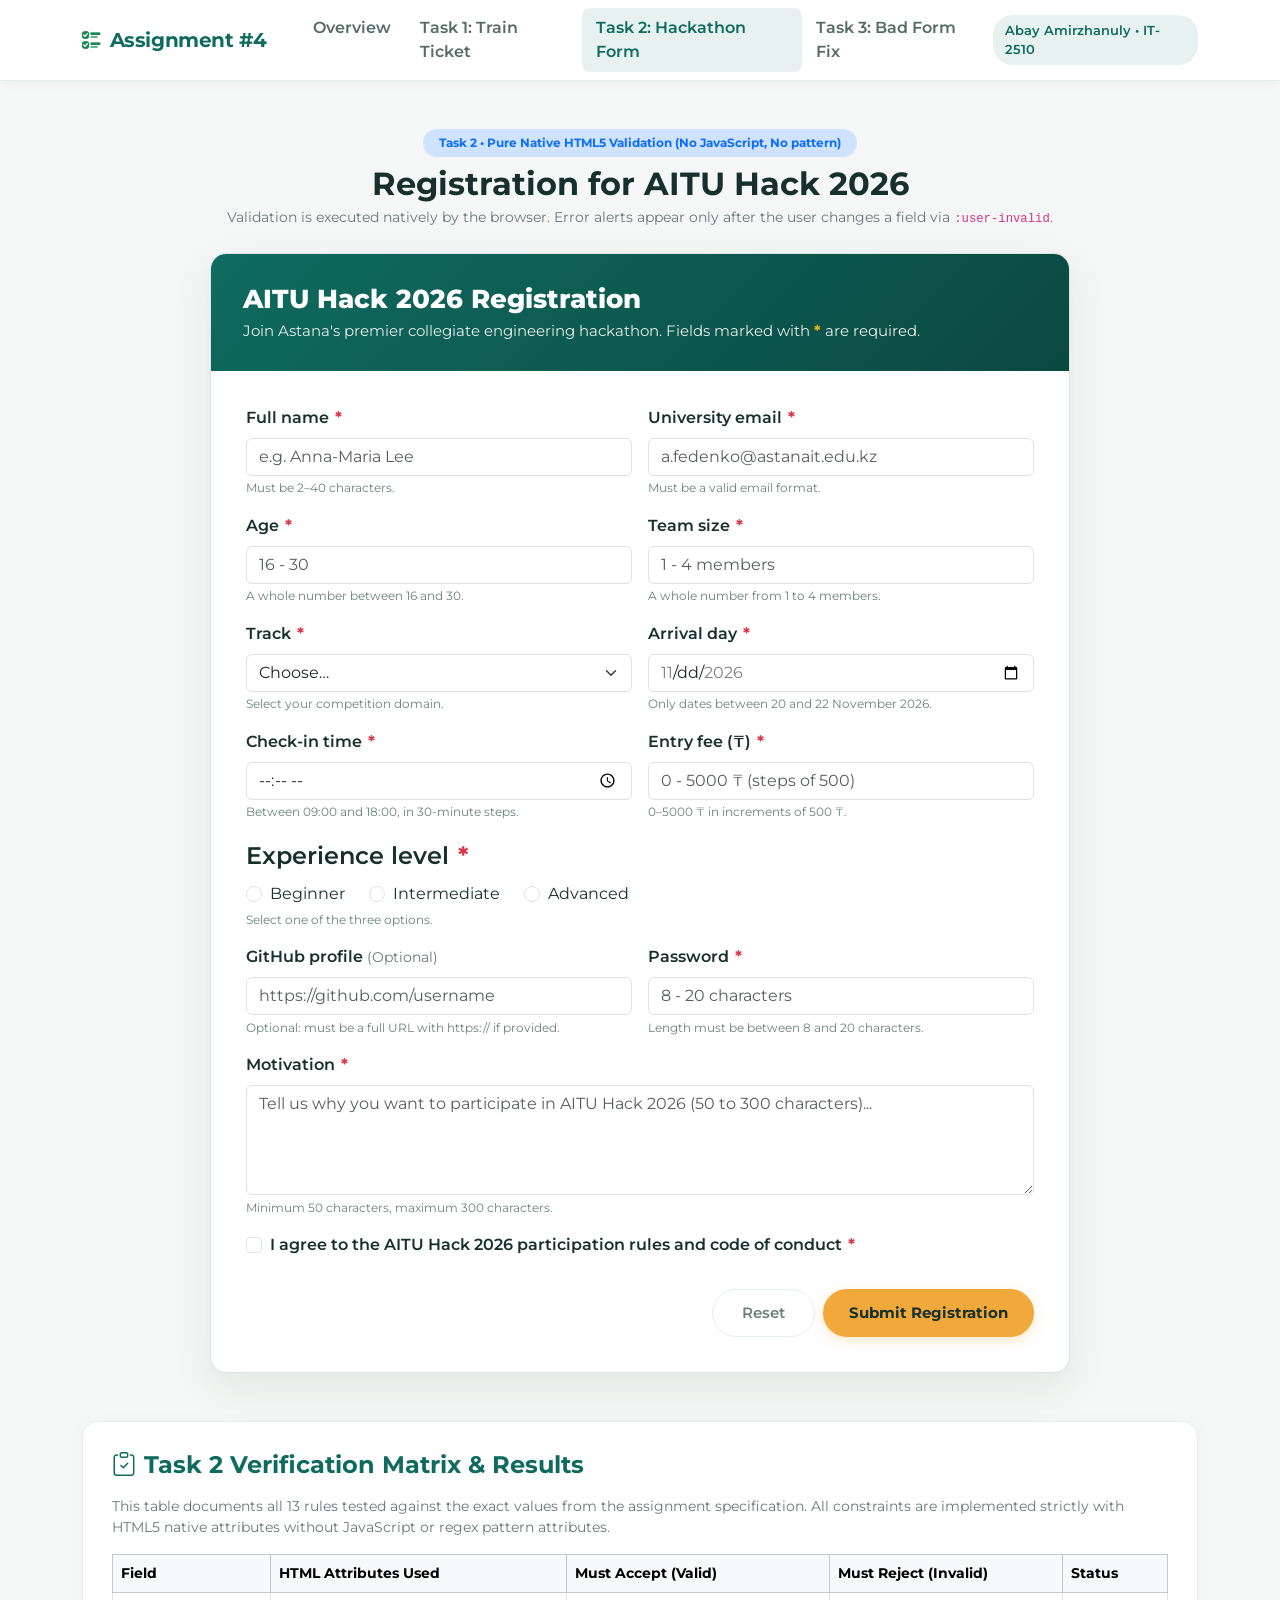
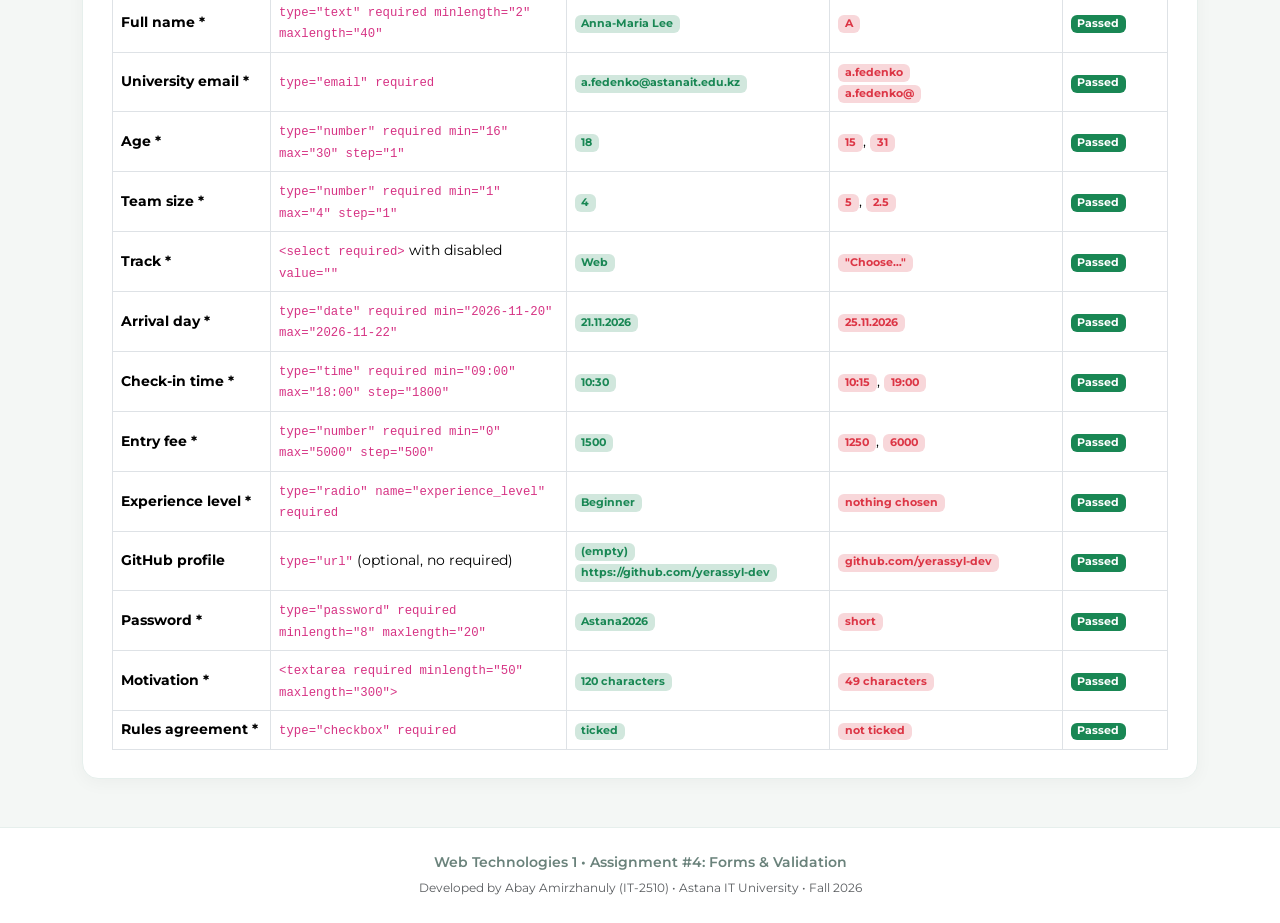
==== task2.html @ d3cf762e "feat: complete Assignment 4 forms and validation (Tasks 1, 2, 3)" ====
<!DOCTYPE html>
<html lang="en">
<head>
  <meta charset="UTF-8">
  <meta name="viewport" content="width=device-width, initial-scale=1.0">
  <title>Task 2: Registration for AITU Hack 2026 | Assignment #4</title>

  <!-- Google Fonts: Montserrat -->
  <link rel="preconnect" href="https://fonts.googleapis.com">
  <link rel="preconnect" href="https://fonts.gstatic.com" crossorigin>
  <link href="https://fonts.googleapis.com/css2?family=Montserrat:wght@400;500;600;700;800&display=swap" rel="stylesheet">

  <!-- Bootstrap 5.3 CDN -->
  <link href="https://cdn.jsdelivr.net/npm/bootstrap@5.3.3/dist/css/bootstrap.min.css" rel="stylesheet">

  <!-- Bootstrap Icons -->
  <link rel="stylesheet" href="https://cdn.jsdelivr.net/npm/bootstrap-icons@1.11.3/font/bootstrap-icons.min.css">

  <!-- Custom Stylesheet -->
  <link rel="stylesheet" href="css/style.css">
</head>
<body>

  <!-- Shared Navigation -->
  <nav class="navbar navbar-expand-lg assignment-nav sticky-top">
    <div class="container">
      <a class="navbar-brand d-flex align-items-center gap-2" href="index.html">
        <i class="bi bi-ui-checks text-success"></i>
        <span>Assignment #4</span>
      </a>
      <button class="navbar-toggler border-0" type="button" data-bs-toggle="collapse" data-bs-target="#navContent" aria-controls="navContent" aria-expanded="false" aria-label="Toggle navigation">
        <span class="navbar-toggler-icon"></span>
      </button>

      <div class="collapse navbar-collapse" id="navContent">
        <ul class="navbar-nav me-auto mb-2 mb-lg-0 ms-lg-3">
          <li class="nav-item">
            <a class="nav-link" href="index.html">Overview</a>
          </li>
          <li class="nav-item">
            <a class="nav-link" href="task1.html">Task 1: Train Ticket</a>
          </li>
          <li class="nav-item">
            <a class="nav-link active" aria-current="page" href="task2.html">Task 2: Hackathon Form</a>
          </li>
          <li class="nav-item">
            <a class="nav-link" href="task3.html">Task 3: Bad Form Fix</a>
          </li>
        </ul>
        <div class="d-flex align-items-center gap-2">
          <span class="badge-student">Abay Amirzhanuly &bull; IT-2510</span>
        </div>
      </div>
    </div>
  </nav>

  <!-- Main Content Area -->
  <main class="py-4 py-md-5">
    <div class="container">

      <!-- Breadcrumb Header -->
      <div class="mb-4 text-center">
        <span class="badge bg-primary-subtle text-primary fw-bold px-3 py-2 rounded-pill mb-2">
          Task 2 &bull; Pure Native HTML5 Validation (No JavaScript, No pattern)
        </span>
        <h2 class="fw-bold mb-1" style="color: var(--dark-text);">Registration for AITU Hack 2026</h2>
        <p class="text-secondary small mb-0">
          Validation is executed natively by the browser. Error alerts appear only after the user changes a field via <code>:user-invalid</code>.
        </p>
      </div>

      <!-- Registration Form Card -->
      <div class="hack-card mb-5">
        
        <header class="hack-header">
          <h1>AITU Hack 2026 Registration</h1>
          <p>Join Astana's premier collegiate engineering hackathon. Fields marked with <span class="text-warning fw-bold">*</span> are required.</p>
        </header>

        <div class="hack-body">
          <!-- Form has NO novalidate and NO JS -->
          <form id="hackathonForm" class="hack-form" action="#" method="post">

            <!-- 1. Full name (2-40 chars) & 2. University email -->
            <div class="row g-3 mb-3">
              <div class="col-12 col-md-6">
                <label for="fullName" class="form-label fw-semibold">
                  Full name <span class="required-star">*</span>
                </label>
                <input 
                  type="text" 
                  class="form-control" 
                  id="fullName" 
                  name="full_name" 
                  placeholder="e.g. Anna-Maria Lee" 
                  minlength="2" 
                  maxlength="40" 
                  required
                >
                <div class="field-hint">Must be 2–40 characters.</div>
                <div class="invalid-feedback">Please enter a valid full name (2–40 characters).</div>
                <div class="valid-feedback text-success small">Name format looks good!</div>
              </div>

              <div class="col-12 col-md-6">
                <label for="universityEmail" class="form-label fw-semibold">
                  University email <span class="required-star">*</span>
                </label>
                <input 
                  type="email" 
                  class="form-control" 
                  id="universityEmail" 
                  name="university_email" 
                  placeholder="a.fedenko@astanait.edu.kz" 
                  required
                >
                <div class="field-hint">Must be a valid email format.</div>
                <div class="invalid-feedback">Please enter a valid email address with an @ and domain.</div>
                <div class="valid-feedback text-success small">Email format is valid!</div>
              </div>
            </div>

            <!-- 3. Age (16-30) & 4. Team size (1-4) -->
            <div class="row g-3 mb-3">
              <div class="col-12 col-md-6">
                <label for="age" class="form-label fw-semibold">
                  Age <span class="required-star">*</span>
                </label>
                <input 
                  type="number" 
                  class="form-control" 
                  id="age" 
                  name="age" 
                  min="16" 
                  max="30" 
                  step="1" 
                  placeholder="16 - 30" 
                  required
                >
                <div class="field-hint">A whole number between 16 and 30.</div>
                <div class="invalid-feedback">Age must be a whole number between 16 and 30.</div>
              </div>

              <div class="col-12 col-md-6">
                <label for="teamSize" class="form-label fw-semibold">
                  Team size <span class="required-star">*</span>
                </label>
                <input 
                  type="number" 
                  class="form-control" 
                  id="teamSize" 
                  name="team_size" 
                  min="1" 
                  max="4" 
                  step="1" 
                  placeholder="1 - 4 members" 
                  required
                >
                <div class="field-hint">A whole number from 1 to 4 members.</div>
                <div class="invalid-feedback">Team size must be a whole number from 1 to 4.</div>
              </div>
            </div>

            <!-- 5. Track (Select) & 6. Arrival day (20-22 Nov 2026) -->
            <div class="row g-3 mb-3">
              <div class="col-12 col-md-6">
                <label for="hackTrack" class="form-label fw-semibold">
                  Track <span class="required-star">*</span>
                </label>
                <select class="form-select" id="hackTrack" name="track" required>
                  <option value="" disabled selected>Choose…</option>
                  <option value="Web">Web</option>
                  <option value="Mobile">Mobile</option>
                  <option value="AI">AI</option>
                  <option value="GameDev">GameDev</option>
                </select>
                <div class="field-hint">Select your competition domain.</div>
                <div class="invalid-feedback">Please choose a track from the dropdown.</div>
              </div>

              <div class="col-12 col-md-6">
                <label for="arrivalDay" class="form-label fw-semibold">
                  Arrival day <span class="required-star">*</span>
                </label>
                <input 
                  type="date" 
                  class="form-control" 
                  id="arrivalDay" 
                  name="arrival_day" 
                  min="2026-11-20" 
                  max="2026-11-22" 
                  required
                >
                <div class="field-hint">Only dates between 20 and 22 November 2026.</div>
                <div class="invalid-feedback">Arrival date must be between 20.11.2026 and 22.11.2026.</div>
              </div>
            </div>

            <!-- 7. Check-in time (09:00-18:00, step=1800s) & 8. Entry fee (0-5000, step=500) -->
            <div class="row g-3 mb-3">
              <div class="col-12 col-md-6">
                <label for="checkInTime" class="form-label fw-semibold">
                  Check-in time <span class="required-star">*</span>
                </label>
                <!-- step="1800" enforces 30-minute intervals (1800 seconds) in HTML5 -->
                <input 
                  type="time" 
                  class="form-control" 
                  id="checkInTime" 
                  name="check_in_time" 
                  min="09:00" 
                  max="18:00" 
                  step="1800" 
                  required
                >
                <div class="field-hint">Between 09:00 and 18:00, in 30-minute steps.</div>
                <div class="invalid-feedback">Time must be between 09:00 and 18:00 in 30-min increments.</div>
              </div>

              <div class="col-12 col-md-6">
                <label for="entryFee" class="form-label fw-semibold">
                  Entry fee (₸) <span class="required-star">*</span>
                </label>
                <input 
                  type="number" 
                  class="form-control" 
                  id="entryFee" 
                  name="entry_fee" 
                  min="0" 
                  max="5000" 
                  step="500" 
                  placeholder="0 - 5000 ₸ (steps of 500)" 
                  required
                >
                <div class="field-hint">0–5000 ₸ in increments of 500 ₸.</div>
                <div class="invalid-feedback">Entry fee must be from 0 to 5000 ₸ in steps of 500 ₸.</div>
              </div>
            </div>

            <!-- 9. Experience level (Radio) -->
            <div class="mb-3">
              <fieldset class="border-0 p-0 m-0">
                <legend class="form-label fw-semibold d-block mb-2">
                  Experience level <span class="required-star">*</span>
                </legend>
                <div class="d-flex flex-wrap gap-4 align-items-center">
                  <div class="form-check">
                    <input 
                      class="form-check-input" 
                      type="radio" 
                      name="experience_level" 
                      id="expBeginner" 
                      value="Beginner" 
                      required
                    >
                    <label class="form-check-label" for="expBeginner">Beginner</label>
                  </div>
                  <div class="form-check">
                    <input 
                      class="form-check-input" 
                      type="radio" 
                      name="experience_level" 
                      id="expIntermediate" 
                      value="Intermediate" 
                      required
                    >
                    <label class="form-check-label" for="expIntermediate">Intermediate</label>
                  </div>
                  <div class="form-check">
                    <input 
                      class="form-check-input" 
                      type="radio" 
                      name="experience_level" 
                      id="expAdvanced" 
                      value="Advanced" 
                      required
                    >
                    <label class="form-check-label" for="expAdvanced">Advanced</label>
                  </div>
                </div>
                <div class="field-hint">Select one of the three options.</div>
              </fieldset>
            </div>

            <!-- 10. GitHub profile (Optional, full URL) & 11. Password (8-20 chars) -->
            <div class="row g-3 mb-3">
              <div class="col-12 col-md-6">
                <label for="githubProfile" class="form-label fw-semibold">
                  GitHub profile <span class="text-secondary small fw-normal">(Optional)</span>
                </label>
                <input 
                  type="url" 
                  class="form-control" 
                  id="githubProfile" 
                  name="github_profile" 
                  placeholder="https://github.com/username"
                >
                <div class="field-hint">Optional: must be a full URL with https:// if provided.</div>
                <div class="invalid-feedback">Please enter a complete URL starting with http:// or https://.</div>
              </div>

              <div class="col-12 col-md-6">
                <label for="accountPassword" class="form-label fw-semibold">
                  Password <span class="required-star">*</span>
                </label>
                <input 
                  type="password" 
                  class="form-control" 
                  id="accountPassword" 
                  name="password" 
                  minlength="8" 
                  maxlength="20" 
                  placeholder="8 - 20 characters" 
                  required
                >
                <div class="field-hint">Length must be between 8 and 20 characters.</div>
                <div class="invalid-feedback">Password must be 8–20 characters long.</div>
              </div>
            </div>

            <!-- 12. Motivation (50-300 characters) -->
            <div class="mb-3">
              <label for="motivationText" class="form-label fw-semibold">
                Motivation <span class="required-star">*</span>
              </label>
              <textarea 
                class="form-control" 
                id="motivationText" 
                name="motivation" 
                rows="4" 
                minlength="50" 
                maxlength="300" 
                placeholder="Tell us why you want to participate in AITU Hack 2026 (50 to 300 characters)..." 
                required
              ></textarea>
              <div class="field-hint">Minimum 50 characters, maximum 300 characters.</div>
              <div class="invalid-feedback">Your motivation statement must contain between 50 and 300 characters.</div>
            </div>

            <!-- 13. Rules agreement (Checkbox) -->
            <div class="mb-4">
              <div class="form-check">
                <input 
                  class="form-check-input" 
                  type="checkbox" 
                  id="rulesAgreement" 
                  name="rules_agreement" 
                  required
                >
                <label class="form-check-label fw-semibold" for="rulesAgreement">
                  I agree to the AITU Hack 2026 participation rules and code of conduct <span class="required-star">*</span>
                </label>
                <div class="invalid-feedback">You must tick this checkbox to proceed.</div>
              </div>
            </div>

            <!-- Submit Button -->
            <div class="d-flex justify-content-end gap-2 pt-2">
              <button type="reset" class="btn btn-clear">Reset</button>
              <button type="submit" class="btn btn-find px-4">Submit Registration</button>
            </div>

          </form>
        </div>
      </div>

      <!-- Verification Test Table: Results Table from the Assignment -->
      <section class="test-suite-card">
        <h4 class="fw-bold mb-3" style="color: var(--primary-teal);">
          <i class="bi bi-clipboard-check me-2"></i>Task 2 Verification Matrix &amp; Results
        </h4>
        <p class="text-secondary small mb-3">
          This table documents all 13 rules tested against the exact values from the assignment specification. All constraints are implemented strictly with HTML5 native attributes without JavaScript or regex pattern attributes.
        </p>

        <div class="table-responsive">
          <table class="table table-bordered table-hover align-middle mb-0" style="font-size: 0.88rem;">
            <thead class="table-light">
              <tr>
                <th scope="col" style="width: 15%;">Field</th>
                <th scope="col" style="width: 28%;">HTML Attributes Used</th>
                <th scope="col" style="width: 25%;">Must Accept (Valid)</th>
                <th scope="col" style="width: 22%;">Must Reject (Invalid)</th>
                <th scope="col" style="width: 10%;">Status</th>
              </tr>
            </thead>
            <tbody>
              <tr>
                <td><strong>Full name *</strong></td>
                <td><code>type="text" required minlength="2" maxlength="40"</code></td>
                <td><span class="badge bg-success-subtle text-success">Anna-Maria Lee</span></td>
                <td><span class="badge bg-danger-subtle text-danger">A</span></td>
                <td><span class="badge bg-success">Passed</span></td>
              </tr>
              <tr>
                <td><strong>University email *</strong></td>
                <td><code>type="email" required</code></td>
                <td><span class="badge bg-success-subtle text-success">a.fedenko@astanait.edu.kz</span></td>
                <td>
                  <span class="badge bg-danger-subtle text-danger">a.fedenko</span><br>
                  <span class="badge bg-danger-subtle text-danger">a.fedenko@</span>
                </td>
                <td><span class="badge bg-success">Passed</span></td>
              </tr>
              <tr>
                <td><strong>Age *</strong></td>
                <td><code>type="number" required min="16" max="30" step="1"</code></td>
                <td><span class="badge bg-success-subtle text-success">18</span></td>
                <td>
                  <span class="badge bg-danger-subtle text-danger">15</span>, 
                  <span class="badge bg-danger-subtle text-danger">31</span>
                </td>
                <td><span class="badge bg-success">Passed</span></td>
              </tr>
              <tr>
                <td><strong>Team size *</strong></td>
                <td><code>type="number" required min="1" max="4" step="1"</code></td>
                <td><span class="badge bg-success-subtle text-success">4</span></td>
                <td>
                  <span class="badge bg-danger-subtle text-danger">5</span>, 
                  <span class="badge bg-danger-subtle text-danger">2.5</span>
                </td>
                <td><span class="badge bg-success">Passed</span></td>
              </tr>
              <tr>
                <td><strong>Track *</strong></td>
                <td><code>&lt;select required&gt;</code> with disabled <code>value=""</code></td>
                <td><span class="badge bg-success-subtle text-success">Web</span></td>
                <td><span class="badge bg-danger-subtle text-danger">"Choose…"</span></td>
                <td><span class="badge bg-success">Passed</span></td>
              </tr>
              <tr>
                <td><strong>Arrival day *</strong></td>
                <td><code>type="date" required min="2026-11-20" max="2026-11-22"</code></td>
                <td><span class="badge bg-success-subtle text-success">21.11.2026</span></td>
                <td><span class="badge bg-danger-subtle text-danger">25.11.2026</span></td>
                <td><span class="badge bg-success">Passed</span></td>
              </tr>
              <tr>
                <td><strong>Check-in time *</strong></td>
                <td><code>type="time" required min="09:00" max="18:00" step="1800"</code></td>
                <td><span class="badge bg-success-subtle text-success">10:30</span></td>
                <td>
                  <span class="badge bg-danger-subtle text-danger">10:15</span>, 
                  <span class="badge bg-danger-subtle text-danger">19:00</span>
                </td>
                <td><span class="badge bg-success">Passed</span></td>
              </tr>
              <tr>
                <td><strong>Entry fee *</strong></td>
                <td><code>type="number" required min="0" max="5000" step="500"</code></td>
                <td><span class="badge bg-success-subtle text-success">1500</span></td>
                <td>
                  <span class="badge bg-danger-subtle text-danger">1250</span>, 
                  <span class="badge bg-danger-subtle text-danger">6000</span>
                </td>
                <td><span class="badge bg-success">Passed</span></td>
              </tr>
              <tr>
                <td><strong>Experience level *</strong></td>
                <td><code>type="radio" name="experience_level" required</code></td>
                <td><span class="badge bg-success-subtle text-success">Beginner</span></td>
                <td><span class="badge bg-danger-subtle text-danger">nothing chosen</span></td>
                <td><span class="badge bg-success">Passed</span></td>
              </tr>
              <tr>
                <td><strong>GitHub profile</strong></td>
                <td><code>type="url"</code> (optional, no required)</td>
                <td>
                  <span class="badge bg-success-subtle text-success">(empty)</span><br>
                  <span class="badge bg-success-subtle text-success">https://github.com/yerassyl-dev</span>
                </td>
                <td><span class="badge bg-danger-subtle text-danger">github.com/yerassyl-dev</span></td>
                <td><span class="badge bg-success">Passed</span></td>
              </tr>
              <tr>
                <td><strong>Password *</strong></td>
                <td><code>type="password" required minlength="8" maxlength="20"</code></td>
                <td><span class="badge bg-success-subtle text-success">Astana2026</span></td>
                <td><span class="badge bg-danger-subtle text-danger">short</span></td>
                <td><span class="badge bg-success">Passed</span></td>
              </tr>
              <tr>
                <td><strong>Motivation *</strong></td>
                <td><code>&lt;textarea required minlength="50" maxlength="300"&gt;</code></td>
                <td><span class="badge bg-success-subtle text-success">120 characters</span></td>
                <td><span class="badge bg-danger-subtle text-danger">49 characters</span></td>
                <td><span class="badge bg-success">Passed</span></td>
              </tr>
              <tr>
                <td><strong>Rules agreement *</strong></td>
                <td><code>type="checkbox" required</code></td>
                <td><span class="badge bg-success-subtle text-success">ticked</span></td>
                <td><span class="badge bg-danger-subtle text-danger">not ticked</span></td>
                <td><span class="badge bg-success">Passed</span></td>
              </tr>
            </tbody>
          </table>
        </div>
      </section>

    </div>
  </main>

  <!-- Shared Footer -->
  <footer class="assignment-footer text-center">
    <div class="container">
      <p class="mb-1 fw-semibold">Web Technologies 1 &bull; Assignment #4: Forms &amp; Validation</p>
      <small class="text-muted">Developed by Abay Amirzhanuly (IT-2510) &bull; Astana IT University &bull; Fall 2026</small>
    </div>
  </footer>

  <!-- Bootstrap Bundle JS -->
  <script src="https://cdn.jsdelivr.net/npm/bootstrap@5.3.3/dist/js/bootstrap.bundle.min.js"></script>
</body>
</html>
---- css/style.css ----
/* ==========================================================================
   Assignment #4: Forms and Validation (HTML + Bootstrap)
   Author: Abay Amirzhanuly (IT-2510)
   Colors: #0F6B5F, #F2A93B, #16302B, #F4F7F5, #E6EFEC
   ========================================================================== */

:root {
  --primary-teal: #0F6B5F;
  --primary-teal-dark: #0b5047;
  --primary-teal-light: #e7f2f0;
  --accent-amber: #F2A93B;
  --accent-amber-hover: #e09628;
  --dark-text: #16302B;
  --bg-page: #F4F7F5;
  --border-light: #E6EFEC;
  --card-radius: 16px;
  --input-radius: 8px;
  --font-family: 'Montserrat', system-ui, -apple-system, sans-serif;
}

body {
  font-family: var(--font-family);
  background-color: var(--bg-page);
  color: var(--dark-text);
  min-height: 100vh;
  margin: 0;
  display: flex;
  flex-direction: column;
}

/* --------------------------------------------------------------------------
   SHARED NAVIGATION BAR
   -------------------------------------------------------------------------- */
.assignment-nav {
  background-color: #ffffff;
  border-bottom: 1px solid var(--border-light);
  box-shadow: 0 2px 10px rgba(22, 48, 43, 0.04);
}

.assignment-nav .navbar-brand {
  font-weight: 700;
  color: var(--primary-teal);
  letter-spacing: -0.02em;
}

.assignment-nav .nav-link {
  font-weight: 600;
  color: #556b65;
  padding: 0.5rem 0.9rem !important;
  border-radius: 8px;
  transition: all 0.2s ease;
}

.assignment-nav .nav-link:hover,
.assignment-nav .nav-link.active {
  color: var(--primary-teal);
  background-color: var(--primary-teal-light);
}

.badge-student {
  background-color: var(--primary-teal-light);
  color: var(--primary-teal);
  font-weight: 600;
  border-radius: 20px;
  padding: 0.35rem 0.8rem;
  font-size: 0.8rem;
}

/* --------------------------------------------------------------------------
   TASK 1: BOOK A TRAIN TICKET
   -------------------------------------------------------------------------- */
.ticket-card {
  background: #ffffff;
  border: 1px solid var(--border-light);
  border-radius: var(--card-radius);
  box-shadow: 0 12px 36px rgba(22, 48, 43, 0.07);
  overflow: hidden;
  max-width: 860px;
  margin: 0 auto;
}

.ticket-header {
  background-color: var(--primary-teal);
  color: #ffffff;
  padding: 1.35rem 2rem;
}

.ticket-header h1,
.ticket-header h2 {
  font-size: 1.5rem;
  font-weight: 700;
  margin: 0;
  letter-spacing: -0.01em;
}

.ticket-body {
  padding: 2rem;
}

@media (max-width: 575.98px) {
  .ticket-body {
    padding: 1.25rem 1rem;
  }
  .ticket-header {
    padding: 1.15rem 1.25rem;
  }
}

/* Segmented Trip Type Toggle (One way / Round trip) */
.trip-type-group {
  display: inline-flex;
  background-color: var(--border-light);
  padding: 4px;
  border-radius: 30px;
  gap: 2px;
}

.trip-type-group input[type="radio"] {
  position: absolute;
  clip: rect(0, 0, 0, 0);
  pointer-events: none;
}

.trip-type-label {
  display: inline-block;
  padding: 8px 22px;
  font-size: 0.88rem;
  font-weight: 600;
  color: #556b65;
  border-radius: 26px;
  cursor: pointer;
  transition: all 0.2s ease;
  user-select: none;
}

.trip-type-group input[type="radio"]:checked + .trip-type-label {
  background-color: var(--primary-teal);
  color: #ffffff;
  box-shadow: 0 2px 8px rgba(15, 107, 95, 0.25);
}

.trip-type-group input[type="radio"]:focus-visible + .trip-type-label {
  outline: 2px solid var(--accent-amber);
  outline-offset: 2px;
}

/* Input Fields Styling */
.ticket-form .form-label {
  font-size: 0.82rem;
  font-weight: 600;
  color: #5b736c;
  margin-bottom: 0.35rem;
}

.ticket-form .form-control,
.ticket-form .form-select {
  font-family: inherit;
  font-size: 0.95rem;
  font-weight: 500;
  color: var(--dark-text);
  background-color: #fafdfc;
  border: 1px solid var(--border-light);
  border-radius: var(--input-radius);
  padding: 0.65rem 0.9rem;
  transition: border-color 0.2s ease, box-shadow 0.2s ease;
}

.ticket-form .form-control:focus,
.ticket-form .form-select:focus {
  background-color: #ffffff;
  border-color: var(--primary-teal);
  box-shadow: 0 0 0 3px rgba(15, 107, 95, 0.15);
  outline: none;
}

.ticket-form .input-group-text {
  font-family: inherit;
  font-weight: 600;
  font-size: 0.95rem;
  color: #5b736c;
  background-color: var(--border-light);
  border: 1px solid var(--border-light);
  border-radius: var(--input-radius) 0 0 var(--input-radius);
  padding-left: 0.85rem;
  padding-right: 0.85rem;
}

/* Carriage Class Radio Buttons */
.carriage-group {
  display: flex;
  flex-wrap: wrap;
  gap: 1.5rem;
  align-items: center;
}

.carriage-group .form-check-input {
  cursor: pointer;
  border-color: #9cb5ae;
}

.carriage-group .form-check-input:checked {
  background-color: var(--primary-teal);
  border-color: var(--primary-teal);
}

.carriage-group .form-check-label {
  font-size: 0.92rem;
  font-weight: 500;
  color: var(--dark-text);
  cursor: pointer;
}

/* Checkboxes */
.ticket-form .form-check-input {
  cursor: pointer;
  border-color: #9cb5ae;
  border-radius: 4px;
}

.ticket-form .form-check-input:checked {
  background-color: var(--primary-teal);
  border-color: var(--primary-teal);
}

.ticket-form .form-check-label {
  font-size: 0.88rem;
  color: #3b524c;
  cursor: pointer;
}

/* Action Buttons */
.btn-find {
  background-color: var(--accent-amber);
  color: var(--dark-text);
  font-weight: 700;
  font-size: 0.95rem;
  border: 2px solid var(--accent-amber);
  border-radius: 28px;
  padding: 0.65rem 2rem;
  transition: all 0.2s ease;
  box-shadow: 0 4px 14px rgba(242, 169, 59, 0.25);
}

.btn-find:hover,
.btn-find:focus {
  background-color: var(--accent-amber-hover);
  border-color: var(--accent-amber-hover);
  color: var(--dark-text);
  transform: translateY(-1px);
}

.btn-clear {
  background-color: #ffffff;
  color: #6a827b;
  font-weight: 600;
  font-size: 0.95rem;
  border: 1px solid var(--border-light);
  border-radius: 28px;
  padding: 0.65rem 1.8rem;
  transition: all 0.2s ease;
}

.btn-clear:hover,
.btn-clear:focus {
  background-color: var(--border-light);
  color: var(--dark-text);
}

/* --------------------------------------------------------------------------
   TASK 2: HACKATHON REGISTRATION (:user-invalid / :user-valid NATIVE RULES)
   -------------------------------------------------------------------------- */
.hack-card {
  background: #ffffff;
  border: 1px solid #dbe5e1;
  border-radius: var(--card-radius);
  box-shadow: 0 14px 40px rgba(22, 48, 43, 0.08);
  overflow: hidden;
  max-width: 860px;
  margin: 0 auto;
}

.hack-header {
  background: linear-gradient(135deg, var(--primary-teal), #0a4941);
  color: #ffffff;
  padding: 1.8rem 2rem;
}

.hack-header h1 {
  font-size: 1.65rem;
  font-weight: 800;
  margin: 0 0 0.35rem;
}

.hack-header p {
  margin: 0;
  opacity: 0.9;
  font-size: 0.92rem;
}

.hack-body {
  padding: 2.2rem;
}

@media (max-width: 575.98px) {
  .hack-body {
    padding: 1.35rem 1rem;
  }
  .hack-header {
    padding: 1.35rem 1.25rem;
  }
}

/* Native CSS Validation States using :user-invalid and :user-valid */
.hack-form .form-control:user-invalid,
.hack-form .form-select:user-invalid,
.hack-form .form-check-input:user-invalid {
  border-color: #dc3545 !important;
  background-color: #fff8f8;
}

.hack-form .form-control:user-valid:not([type="checkbox"]):not([type="radio"]),
.hack-form .form-select:user-valid {
  border-color: #198754 !important;
  background-color: #f8fff9;
}

/* Show feedback message only when field is :user-invalid */
.hack-form input:user-invalid ~ .invalid-feedback,
.hack-form select:user-invalid ~ .invalid-feedback,
.hack-form textarea:user-invalid ~ .invalid-feedback {
  display: block;
}

/* Keep .valid-feedback visible on :user-valid */
.hack-form input:user-valid ~ .valid-feedback,
.hack-form select:user-valid ~ .valid-feedback,
.hack-form textarea:user-valid ~ .valid-feedback {
  display: block;
}

.field-hint {
  font-size: 0.78rem;
  color: #6a827b;
  margin-top: 0.2rem;
}

.required-star {
  color: #dc3545;
  font-weight: 700;
  margin-left: 2px;
}

/* Testing Table for Task 2 */
.test-suite-card {
  background: #ffffff;
  border: 1px solid var(--border-light);
  border-radius: var(--card-radius);
  box-shadow: 0 4px 18px rgba(0,0,0,0.04);
  padding: 1.8rem;
  margin-top: 2rem;
}

/* --------------------------------------------------------------------------
   TASK 3: BAD FORM COMPARISON & PROBLEMS TABLE
   -------------------------------------------------------------------------- */
.problem-row-highlight {
  background-color: #fff5f5;
  border-left: 4px solid #dc3545;
}

.badge-fix {
  background-color: #d1e7dd;
  color: #0f5132;
  font-weight: 600;
  font-size: 0.78rem;
  padding: 0.35rem 0.65rem;
  border-radius: 6px;
}

.badge-alt-fix {
  background-color: #cff4fc;
  color: #055160;
  font-weight: 600;
  font-size: 0.78rem;
  padding: 0.35rem 0.65rem;
  border-radius: 6px;
}

/* Footer */
.assignment-footer {
  margin-top: auto;
  background-color: #ffffff;
  border-top: 1px solid var(--border-light);
  padding: 1.5rem 0;
  font-size: 0.88rem;
  color: #6a827b;
}
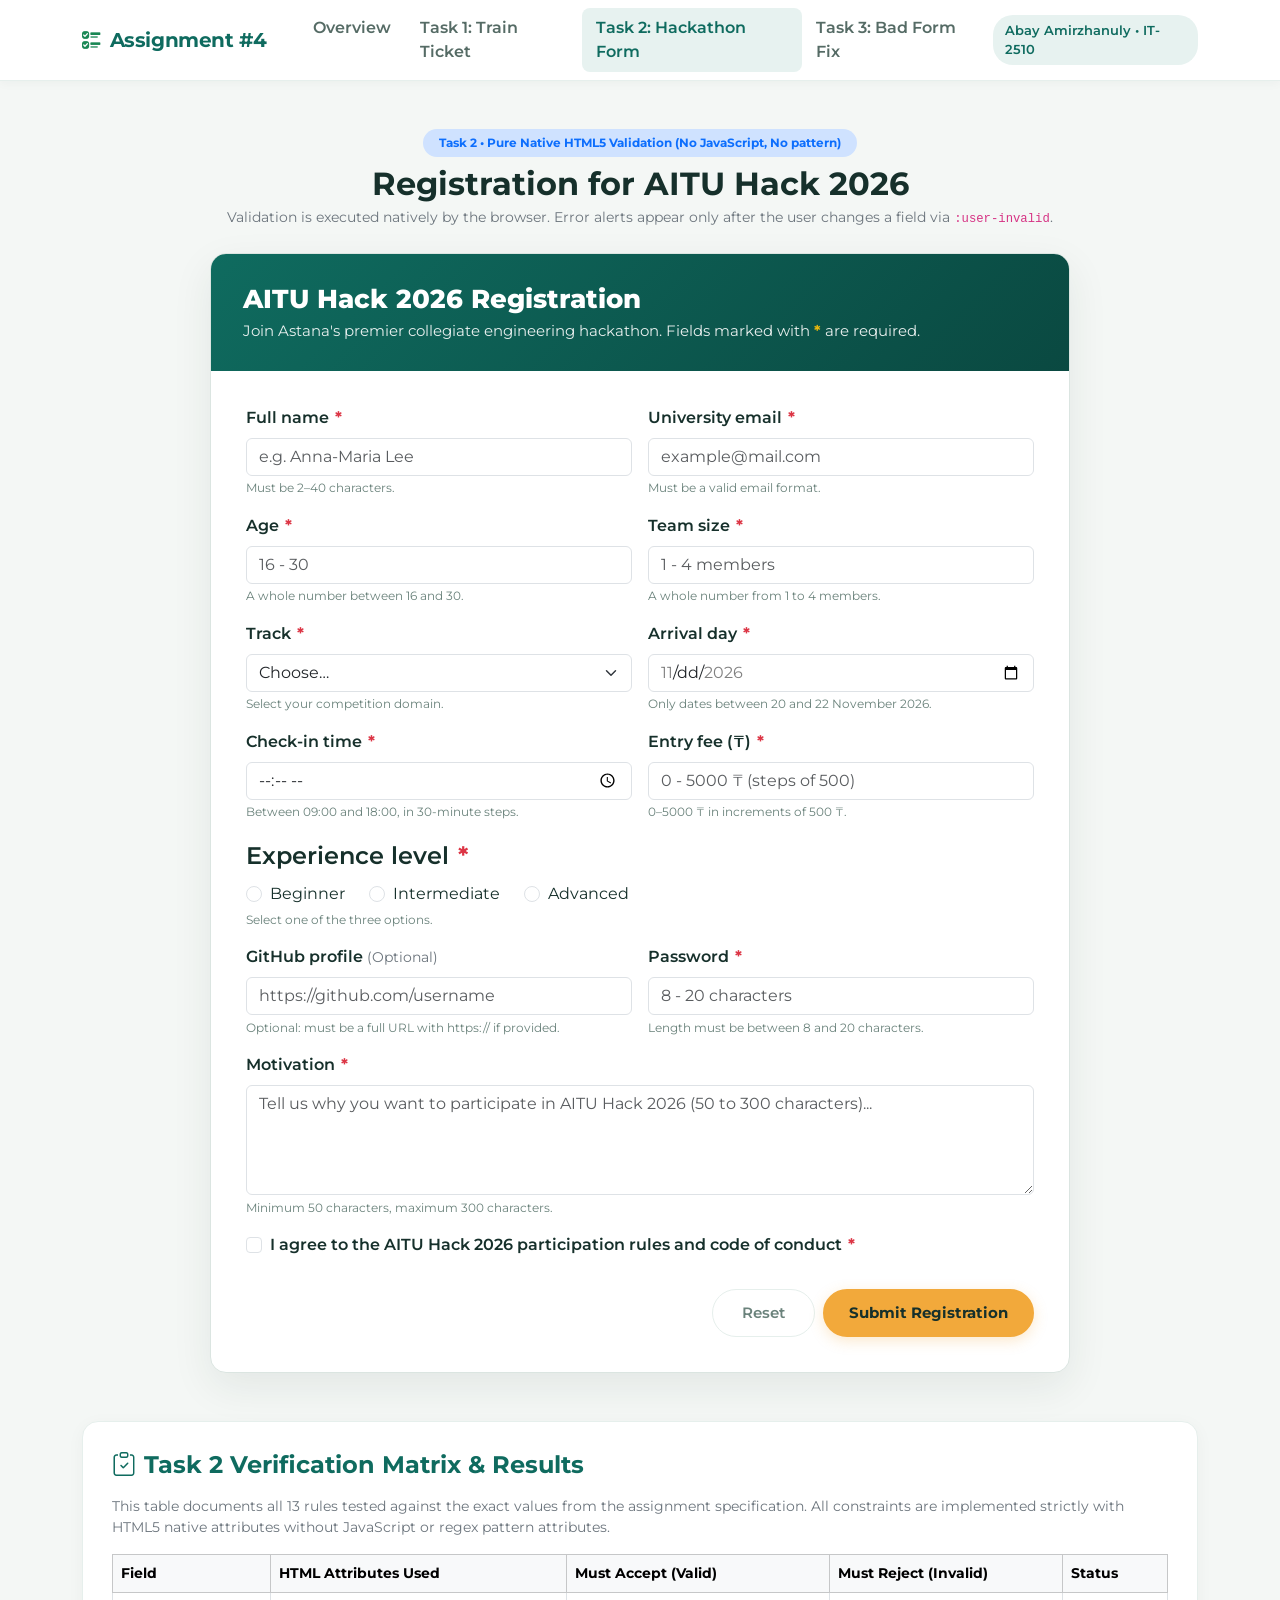
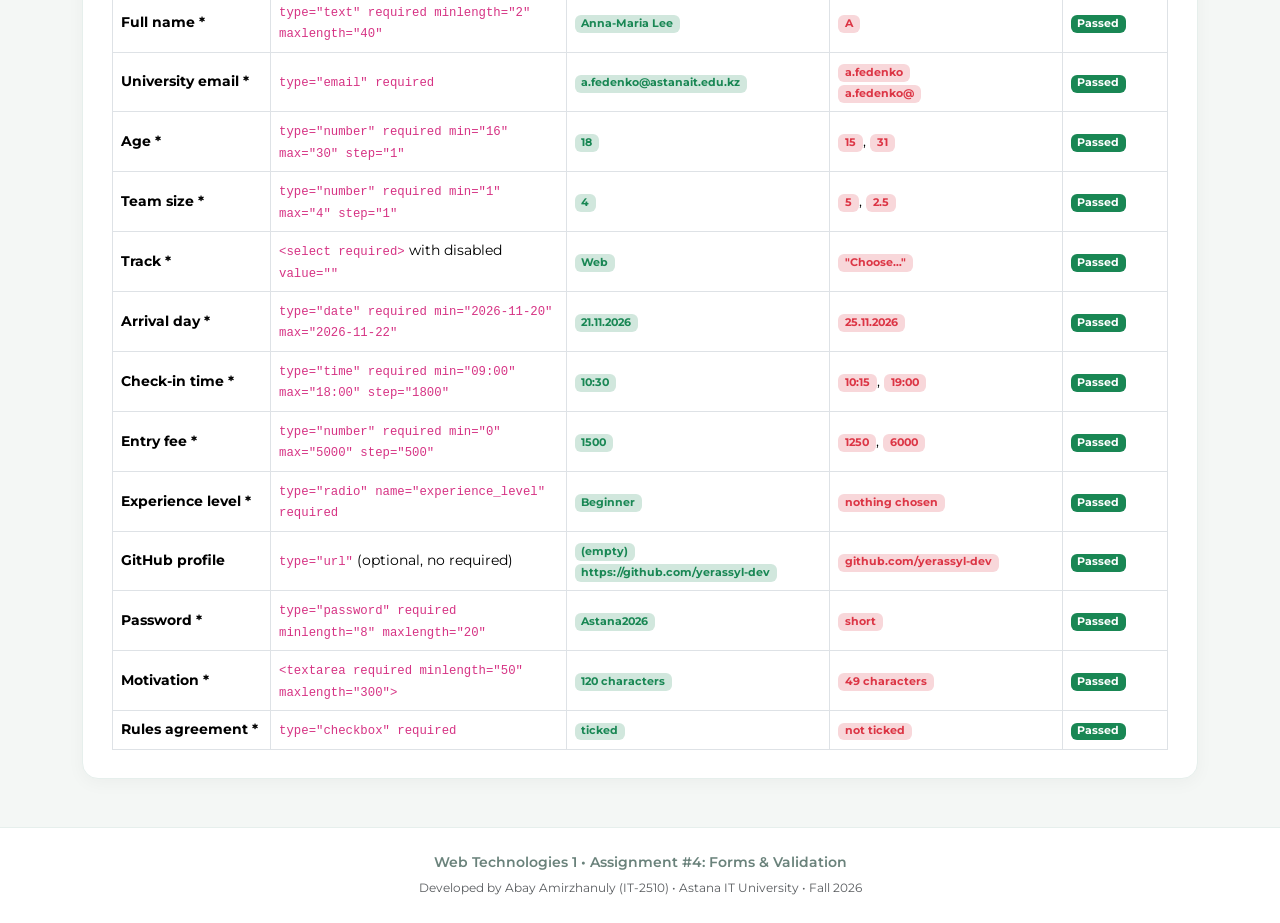
==== commit f02b1c22: "fix(placeholders): update email placeholder to example@mail.com and name to Your name" ====
--- a/task2.html
+++ b/task2.html
@@ -111,7 +111,7 @@
                   class="form-control" 
                   id="universityEmail" 
                   name="university_email" 
-                  placeholder="a.fedenko@astanait.edu.kz" 
+                  placeholder="example@mail.com" 
                   required
                 >
                 <div class="field-hint">Must be a valid email format.</div>
